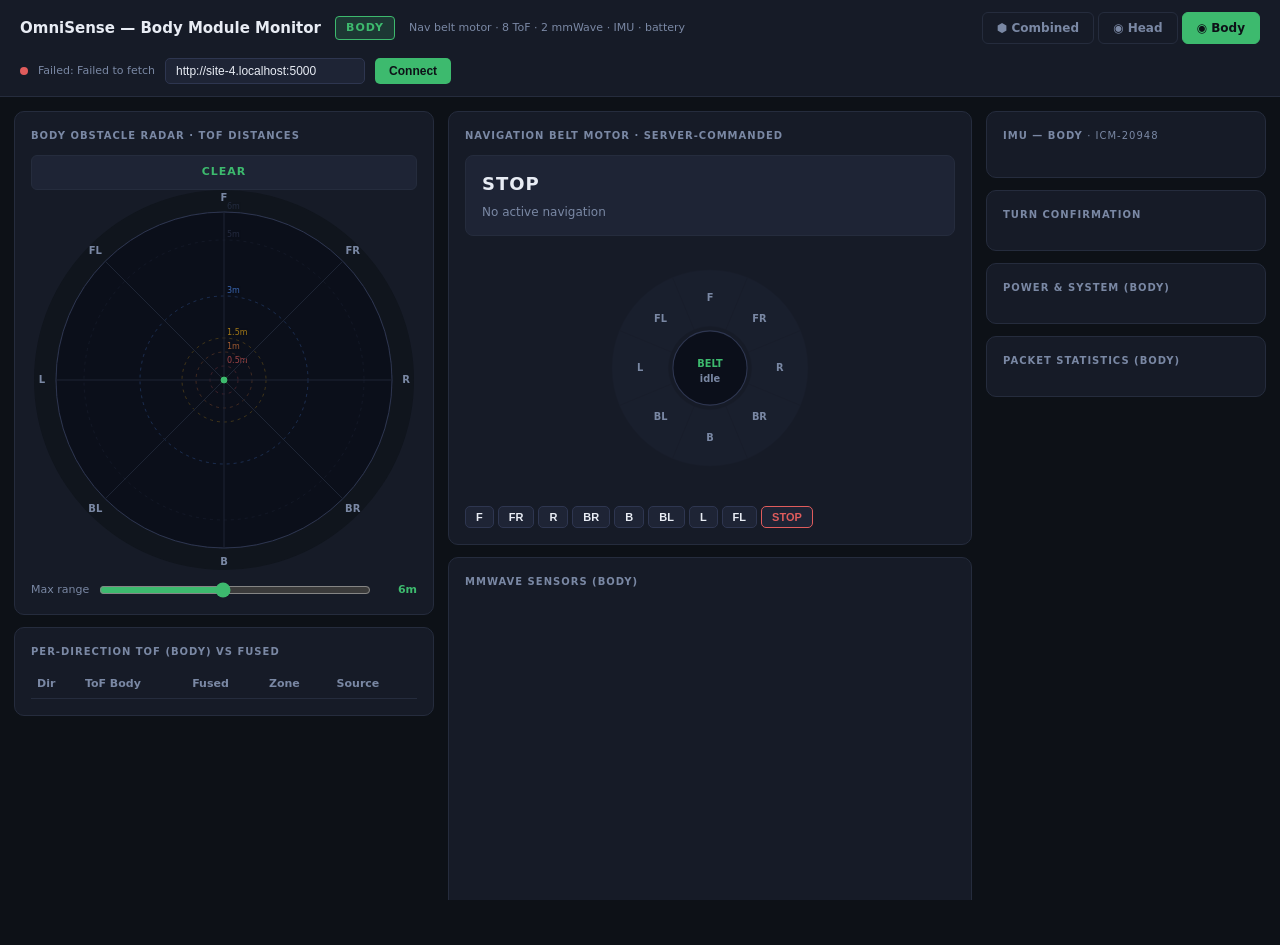
==== frontend/body_dashboard.html @ 75247a00 "Update codes for head module and include IMU codes" ====
<!DOCTYPE html>
<html lang="en">
<head>
<meta charset="UTF-8"/>
<meta name="viewport" content="width=device-width,initial-scale=1"/>
<title>OmniSense · Body Module Monitor</title>
<style>
*{box-sizing:border-box;margin:0;padding:0}
:root{
  --bg:#0d1117;--panel:#161b27;--el:#1e2435;--hover:#252c3d;
  --accent:#4f8ef7;--accent-body:#3dba6e;
  --danger:#e05c5c;--warn:#e6a817;--ok:#3dba6e;--muted:#7a88a4;
  --text:#e8ecf4;--border:#252c3d;--borderl:#2e3650;
  --c-CRITICAL:#e05c5c;--c-DANGER:#e07c3c;--c-WARNING:#e6a817;
  --c-CAUTION:#4f8ef7;--c-ALERT:#3dba6e;--c-CLEAR:#2e3650;
}
html,body{height:100%;background:var(--bg);color:var(--text);
  font:13px/1.5 system-ui,sans-serif;overflow-x:hidden}

/* ── Header ─────────────────────────────────────────────────────── */
header{background:var(--panel);border-bottom:1px solid var(--border);
  padding:12px 20px;display:flex;align-items:center;gap:14px;flex-wrap:wrap}
header h1{font-size:15px;font-weight:700;white-space:nowrap}
.module-pill{padding:3px 10px;border-radius:4px;font-size:11px;
  font-weight:700;letter-spacing:1px;background:rgba(61,186,110,.18);
  color:var(--accent-body);border:1px solid var(--accent-body)}
header span.subtitle{font-size:11px;color:var(--muted)}
.tab-bar{display:flex;gap:4px;margin-left:auto}
.tab{padding:6px 14px;border-radius:6px;font-size:12px;font-weight:600;
  text-decoration:none;cursor:pointer;background:transparent;
  border:1px solid var(--border);color:var(--muted);transition:.15s}
.tab:hover{background:var(--hover);color:var(--text)}
.tab.active{background:var(--accent-body);border-color:var(--accent-body);color:#0d1117}
.hdr-right{display:flex;align-items:center;gap:10px}
.conn-dot{width:8px;height:8px;border-radius:50%;background:var(--muted)}
.conn-dot.ok{background:var(--ok);box-shadow:0 0 6px rgba(61,186,110,.5)}
.conn-dot.err{background:var(--danger)}
.conn-dot.warn{background:var(--warn)}
#server-inp{background:var(--el);border:1px solid var(--borderl);
  border-radius:5px;padding:5px 10px;color:var(--text);font-size:12px;
  outline:none;width:200px}
.btn{display:inline-flex;align-items:center;gap:6px;padding:6px 14px;
  border:none;border-radius:5px;font-size:12px;font-weight:600;cursor:pointer;
  transition:.15s}
.btn:active{transform:scale(.97)}
.btn-p{background:var(--accent-body);color:#0d1117}
.btn-p:hover{filter:brightness(1.1)}

/* ── Banners ────────────────────────────────────────────────────── */
.nav-banner{padding:14px 16px;border-radius:8px;margin-bottom:12px;
  border:1px solid var(--border);background:var(--el);
  display:flex;flex-direction:column;gap:6px}
.nav-banner .cmd{font-size:18px;font-weight:700;letter-spacing:1px}
.nav-banner .ins{font-size:12px;color:var(--muted)}
.nav-banner.active{background:rgba(61,186,110,.12);border-color:var(--accent-body)}
.nav-banner.active .cmd{color:var(--accent-body)}
.hazard-banner{padding:8px 12px;border-radius:6px;font-size:11px;
  font-weight:700;letter-spacing:1px;text-align:center;
  border:1px solid var(--border);background:var(--el);color:var(--ok)}

/* ── Layout ─────────────────────────────────────────────────────── */
.dashboard{display:grid;grid-template-columns:420px 1fr 280px;gap:14px;
  padding:14px;min-height:calc(100vh - 52px)}
.col{display:flex;flex-direction:column;gap:12px}
.card{background:var(--panel);border:1px solid var(--border);
  border-radius:10px;padding:16px;overflow:hidden}
.card-title{font-size:10px;font-weight:700;text-transform:uppercase;
  letter-spacing:1px;color:var(--muted);margin-bottom:12px}

/* ── Radar ──────────────────────────────────────────────────────── */
#radar-wrap{display:flex;flex-direction:column;align-items:center;gap:12px}
#radar-svg{border-radius:50%;background:rgba(13,17,23,.6)}
.radar-range-row{display:flex;align-items:center;gap:10px;width:100%}
.radar-range-row label{font-size:11px;color:var(--muted);white-space:nowrap}
input[type=range]{flex:1;accent-color:var(--accent-body)}
#range-label{font-size:11px;font-weight:600;color:var(--accent-body);
  white-space:nowrap;width:36px;text-align:right}

/* ── Tables ─────────────────────────────────────────────────────── */
.stbl{width:100%;border-collapse:collapse;font-size:11px;margin-top:4px}
.stbl th{color:var(--muted);font-weight:600;text-align:left;padding:5px 6px;
  border-bottom:1px solid var(--border);white-space:nowrap}
.stbl td{padding:5px 6px;border-bottom:1px solid rgba(46,54,80,.4);
  font-variant-numeric:tabular-nums}
.stbl tr:hover td{background:var(--el)}
.stbl td.dir{font-weight:600;color:var(--text)}
.stbl td.dist{font-family:monospace;font-size:12px}

.zone-pill{display:inline-block;padding:1px 7px;border-radius:8px;
  font-size:10px;font-weight:700;letter-spacing:.4px}
.zone-CRITICAL{background:rgba(224,92,92,.18);color:var(--c-CRITICAL)}
.zone-DANGER  {background:rgba(224,124,60,.15);color:var(--c-DANGER)}
.zone-WARNING {background:rgba(230,168,23,.15);color:var(--c-WARNING)}
.zone-CAUTION {background:rgba(79,142,247,.15);color:var(--c-CAUTION)}
.zone-ALERT   {background:rgba(61,186,110,.12);color:var(--c-ALERT)}
.zone-CLEAR   {background:rgba(46,54,80,.5);color:var(--muted)}

/* ── Belt motor ring ────────────────────────────────────────────── */
#belt-wrap{position:relative;width:240px;height:240px;margin:0 auto 10px}
#belt-svg{width:240px;height:240px}
.nav-detail-grid{display:grid;grid-template-columns:1fr 1fr;gap:8px;
  margin-top:8px}
.nav-detail-grid .cell{background:var(--el);border:1px solid var(--borderl);
  border-radius:6px;padding:8px}
.nav-detail-grid .cell .label{font-size:9px;text-transform:uppercase;
  letter-spacing:.6px;color:var(--muted);margin-bottom:3px}
.nav-detail-grid .cell .value{font-family:monospace;font-size:13px;font-weight:700}
.nav-detail-grid .cell.wide{grid-column:span 2}

/* ── IMU panel ──────────────────────────────────────────────────── */
.imu-grid{display:grid;grid-template-columns:1fr 1fr;gap:8px}
.imu-cell{background:var(--el);border:1px solid var(--borderl);
  border-radius:6px;padding:8px}
.imu-cell .label{font-size:9px;text-transform:uppercase;letter-spacing:.6px;
  color:var(--muted);margin-bottom:3px}
.imu-cell .value{font-family:monospace;font-size:13px;font-weight:700}
.imu-cell.wide{grid-column:span 2}
.imu-state-row{display:flex;flex-wrap:wrap;gap:4px;margin-top:6px}
.imu-state-pill{padding:2px 8px;border-radius:10px;font-size:10px;font-weight:600;
  letter-spacing:.5px;text-transform:uppercase}
.imu-state-pill.still{background:rgba(100,116,139,.25);color:#94a3b8}
.imu-state-pill.moving{background:rgba(56,189,248,.25);color:#38bdf8}
.imu-state-pill.turning{background:rgba(167,139,250,.25);color:#a78bfa}
.imu-state-pill.falling{background:rgba(244,63,94,.30);color:#f43f5e}
.imu-state-pill.calibrated{background:rgba(34,197,94,.25);color:#22c55e}
.imu-state-pill.uncalibrated{background:rgba(245,158,11,.25);color:#f59e0b}

/* ── Turn confirmation panel ────────────────────────────────────── */
.turn-head{display:flex;justify-content:space-between;align-items:center;
  margin-bottom:8px}
.turn-cmd{font-family:monospace;font-size:14px;font-weight:700;color:var(--accent-body,#3dba6e)}
.turn-state-pill{font-size:10px;text-transform:uppercase;letter-spacing:.6px;
  padding:2px 8px;border-radius:10px;font-weight:600}
.turn-state-pill.idle{background:rgba(100,116,139,.25);color:#94a3b8}
.turn-state-pill.active{background:rgba(56,189,248,.25);color:#38bdf8}
.turn-state-pill.completed{background:rgba(34,197,94,.30);color:#22c55e}
.turn-state-pill.timeout{background:rgba(245,158,11,.30);color:#f59e0b}
.turn-bar-wrap{background:var(--bg);border-radius:3px;height:8px;
  overflow:hidden;border:1px solid var(--borderl)}
.turn-bar{height:100%;background:linear-gradient(90deg,#38bdf8,#22c55e);transition:width .3s}
.turn-stats{display:grid;grid-template-columns:repeat(3,1fr);gap:6px;
  margin-top:8px;font-size:11px}
.turn-stats .ts-cell{background:var(--el);border:1px solid var(--borderl);
  border-radius:5px;padding:5px 7px;text-align:center;font-family:monospace}
.turn-stats .ts-lbl{font-size:8px;color:var(--muted);text-transform:uppercase;
  letter-spacing:.5px;margin-bottom:1px;font-family:inherit}

/* ── Power & system grid ────────────────────────────────────────── */
.power-grid{display:grid;grid-template-columns:1fr 1fr;gap:8px}
.power-grid .cell{background:var(--el);border:1px solid var(--borderl);
  border-radius:6px;padding:8px;display:flex;flex-direction:column;gap:2px}
.power-grid .cell .label{font-size:9px;text-transform:uppercase;
  letter-spacing:.6px;color:var(--muted)}
.power-grid .cell .value{font-family:monospace;font-size:13px;font-weight:700}
.power-grid .cell .value.ok{color:var(--ok)}
.power-grid .cell .value.warn{color:var(--warn)}
.power-grid .cell .value.danger{color:var(--danger)}

/* ── Stats grid ─────────────────────────────────────────────────── */
.stats-grid{display:grid;grid-template-columns:1fr 1fr;gap:8px}
.stats-grid .cell{background:var(--el);border:1px solid var(--borderl);
  border-radius:6px;padding:8px}
.stats-grid .cell .label{font-size:9px;text-transform:uppercase;
  letter-spacing:.6px;color:var(--muted);margin-bottom:3px}
.stats-grid .cell .value{font-family:monospace;font-size:13px;font-weight:700}

/* ── mmWave list ────────────────────────────────────────────────── */
.mmw-row{display:grid;grid-template-columns:60px 1fr 1fr 1fr 70px;gap:6px;
  padding:6px 4px;border-bottom:1px solid rgba(46,54,80,.4);
  font-size:11px;align-items:center}
.mmw-row.head{color:var(--muted);font-weight:600;text-transform:uppercase;
  font-size:10px;letter-spacing:.5px}
.mmw-row .val{font-family:monospace;font-variant-numeric:tabular-nums}
.target-pill{display:inline-block;padding:1px 7px;border-radius:8px;
  font-size:10px;font-weight:700}
.target-pill.yes{background:rgba(224,124,60,.2);color:#e07c3c}
.target-pill.no{background:rgba(46,54,80,.5);color:var(--muted)}

/* Quick command row */
.quick-cmd{display:flex;flex-wrap:wrap;gap:4px;margin-top:8px}
.qbtn{padding:4px 10px;font-size:11px;font-weight:600;border-radius:5px;
  background:var(--el);border:1px solid var(--borderl);color:var(--text);
  cursor:pointer;transition:.15s}
.qbtn:hover{background:var(--hover);border-color:var(--accent-body)}
.qbtn.stop{border-color:var(--danger);color:var(--danger)}
.qbtn.stop:hover{background:rgba(224,92,92,.12)}
</style>
</head>
<body>

<header>
  <h1>OmniSense — Body Module Monitor</h1>
  <span class="module-pill">BODY</span>
  <span class="subtitle">Nav belt motor · 8 ToF · 2 mmWave · IMU · battery</span>
  <div class="tab-bar">
    <a class="tab" href="/dashboard">⬢ Combined</a>
    <a class="tab" href="/dashboard/head">◉ Head</a>
    <a class="tab active" href="/dashboard/body">◉ Body</a>
  </div>
  <div class="hdr-right">
    <span class="conn-dot" id="cdot"></span>
    <span id="cstat" style="font-size:11px;color:var(--muted)">Disconnected</span>
    <input id="server-inp" type="text" placeholder="Server URL"/>
    <button class="btn btn-p" id="conn-btn" onclick="toggleConnect()">Connect</button>
  </div>
</header>

<div class="dashboard">

  <!-- LEFT: Radar + Per-Direction Table -->
  <div class="col">
    <div class="card">
      <div class="card-title">Body Obstacle Radar · ToF Distances</div>
      <div id="hazard-banner" class="hazard-banner">CLEAR</div>
      <div id="radar-wrap">
        <svg id="radar-svg" width="380" height="380" viewBox="0 0 380 380"></svg>
        <div class="radar-range-row">
          <label>Max range</label>
          <input type="range" id="range-slider" min="1" max="12" value="6" step="0.5"
            oninput="radarMaxM=+this.value;document.getElementById('range-label').textContent=this.value+'m';renderAll(latest)"/>
          <span id="range-label">6m</span>
        </div>
      </div>
    </div>
    <div class="card">
      <div class="card-title">Per-Direction ToF (Body) vs Fused</div>
      <table class="stbl" id="sensor-tbl">
        <thead><tr>
          <th>Dir</th><th>ToF Body</th><th>Fused</th><th>Zone</th><th>Source</th>
        </tr></thead>
        <tbody id="sensor-tbl-body"></tbody>
      </table>
    </div>
  </div>

  <!-- MIDDLE: Nav belt motor + nav state + mmWave -->
  <div class="col">
    <div class="card">
      <div class="card-title">Navigation Belt Motor · Server-Commanded</div>
      <div id="nav-banner" class="nav-banner">
        <div class="cmd" id="nav-cmd">STOP</div>
        <div class="ins" id="nav-ins">No active navigation</div>
      </div>
      <div id="belt-wrap">
        <svg id="belt-svg" viewBox="0 0 220 220"></svg>
      </div>
      <div class="nav-detail-grid" id="nav-detail-grid"></div>
      <div class="quick-cmd">
        <button class="qbtn" onclick="sendNav('front')">F</button>
        <button class="qbtn" onclick="sendNav('front_right')">FR</button>
        <button class="qbtn" onclick="sendNav('right')">R</button>
        <button class="qbtn" onclick="sendNav('back_right')">BR</button>
        <button class="qbtn" onclick="sendNav('back')">B</button>
        <button class="qbtn" onclick="sendNav('back_left')">BL</button>
        <button class="qbtn" onclick="sendNav('left')">L</button>
        <button class="qbtn" onclick="sendNav('front_left')">FL</button>
        <button class="qbtn stop" onclick="sendNav('stop')">STOP</button>
      </div>
    </div>
    <div class="card" style="flex:1">
      <div class="card-title">mmWave Sensors (Body)</div>
      <div id="mmwave-list"></div>
    </div>
  </div>

  <!-- RIGHT: IMU + Power + Stats -->
  <div class="col">
    <div class="card">
      <div class="card-title">IMU — Body <span style="color:var(--muted);font-weight:400">· ICM-20948</span></div>
      <div class="imu-grid" id="imu-panel"></div>
      <div class="imu-state-row" id="imu-state-row"></div>
    </div>
    <div class="card">
      <div class="card-title">Turn Confirmation</div>
      <div id="turn-panel"></div>
    </div>
    <div class="card">
      <div class="card-title">Power &amp; System (Body)</div>
      <div class="power-grid" id="power-panel"></div>
    </div>
    <div class="card">
      <div class="card-title">Packet Statistics (Body)</div>
      <div class="stats-grid" id="stats-panel"></div>
    </div>
  </div>

</div>

<script>
"use strict";

// ─── Constants ─────────────────────────────────────────────────────────────
const DIRS = ["front","front_right","right","back_right","back","back_left","left","front_left"];
const DIR_LABELS = {
  front:"F",front_right:"FR",right:"R",back_right:"BR",
  back:"B",back_left:"BL",left:"L",front_left:"FL"
};
const DIR_FULL = {
  front:"Front",front_right:"Front-Right",right:"Right",back_right:"Back-Right",
  back:"Back",back_left:"Back-Left",left:"Left",front_left:"Front-Left"
};
const ZONE_COLORS = {
  CRITICAL:"#e05c5c",DANGER:"#e07c3c",WARNING:"#e6a817",
  CAUTION:"#4f8ef7",ALERT:"#3dba6e",CLEAR:"#2e3650"
};

// ─── State ─────────────────────────────────────────────────────────────────
let serverUrl = "http://localhost:5000";
let connected = false;
let liveTimer = null;
let radarMaxM = 6;
let latest = null;

// ─── Connection ────────────────────────────────────────────────────────────
function toggleConnect(){ connected ? disconnect() : connect(); }
async function connect(){
  serverUrl = document.getElementById("server-inp").value.trim().replace(/\/$/,"");
  if(!serverUrl){ serverUrl = "http://" + location.host; }
  setConnStatus("connecting");
  try{
    const r = await fetch(`${serverUrl}/status`, {signal: AbortSignal.timeout(4000)});
    if(!r.ok) throw new Error(`HTTP ${r.status}`);
    connected = true;
    setConnStatus("ok");
    document.getElementById("conn-btn").textContent = "Disconnect";
    liveTimer = setInterval(fetchLive, 300);
    fetchLive();
  } catch(e){
    setConnStatus("err");
    document.getElementById("cstat").textContent = "Failed: " + e.message;
    document.getElementById("conn-btn").textContent = "Connect";
  }
}
function disconnect(){
  connected = false;
  if(liveTimer){ clearInterval(liveTimer); liveTimer = null; }
  setConnStatus("off");
  document.getElementById("conn-btn").textContent = "Connect";
}
function setConnStatus(s){
  const dot = document.getElementById("cdot");
  const lbl = document.getElementById("cstat");
  let cls = "conn-dot";
  if(s === "ok")        cls += " ok";
  else if(s === "err")  cls += " err";
  else if(s === "warn") cls += " warn";
  dot.className = cls;
  lbl.textContent = s==="ok"        ? "Connected"
                  : s==="connecting"? "Connecting…"
                  : s==="err"       ? "Error"
                  : s==="warn"      ? "Body offline"
                  :                   "Disconnected";
}

// ─── Polling ───────────────────────────────────────────────────────────────
async function fetchLive(){
  if(!connected) return;
  try{
    const r = await fetch(`${serverUrl}/sensor_state/body`,
                          {signal: AbortSignal.timeout(1000)});
    if(r.status === 204){
      // No body packets yet — but we can still show the nav_motor decision
      // pushed by the app, plus a "waiting" badge.
      setConnStatus("warn");
      const navR = await fetch(`${serverUrl}/nav/get_command`,
                               {signal: AbortSignal.timeout(1000)});
      if(navR.ok){
        const nav = await navR.json();
        if(nav.status === "ok"){
          renderAll({nav_motor: nav, online: false, packet_count: 0});
        }
      }
      return;
    }
    if(!r.ok) throw new Error();
    const d = await r.json();
    if(d.status === "ok"){
      latest = d;
      setConnStatus(d.online === false ? "warn" : "ok");
      renderAll(d);
    }
  } catch { /* keep last frame, ignore transient errors */ }
}

// ─── Render dispatcher ────────────────────────────────────────────────────
function renderAll(data){
  if(!data) return;
  drawRadar(data.tof || {}, data.fused || {});
  renderHazardBanner(data.hazard);
  renderSensorTable(data);
  drawBeltMotor(data.nav_motor || {});
  renderNavBanner(data.nav_motor || {});
  renderNavDetail(data.nav_motor || {});
  renderMmwave(data.mmwave || {});
  renderImu(data.imu || {});
  renderTurnPanel(data.turn_status || {}, data.orientation || {});
  renderPower(data);
  renderStats(data);
}

// ─── Banners ──────────────────────────────────────────────────────────────
function renderHazardBanner(h){
  const el = document.getElementById("hazard-banner");
  if(!h || !h.label){ el.textContent = "FUSED HAZARD: CLEAR"; el.style.color = "var(--ok)";
                       el.style.borderColor = "var(--border)"; el.style.background = "var(--el)"; return; }
  el.textContent = `FUSED HAZARD: ${h.label}` + (h.alerts && h.alerts.length
                ? ` · ${h.alerts.length}` : "");
  el.style.color = ZONE_COLORS[h.label] || "var(--ok)";
  el.style.borderColor = ZONE_COLORS[h.label] || "var(--border)";
  el.style.background = `${ZONE_COLORS[h.label] || "transparent"}22`;
}

function renderNavBanner(nav){
  const banner = document.getElementById("nav-banner");
  const cmd = document.getElementById("nav-cmd");
  const ins = document.getElementById("nav-ins");
  if(!nav || !nav.command || nav.command === "stop" || !nav.active){
    banner.classList.remove("active");
    cmd.textContent = "STOP";
    ins.textContent = nav && nav.instruction ? nav.instruction : "No active navigation";
    return;
  }
  banner.classList.add("active");
  cmd.textContent = (DIR_FULL[nav.command] || nav.command).toUpperCase();
  let info = nav.instruction || "";
  if(nav.distance_m != null) info += (info ? " · " : "") + nav.distance_m.toFixed(1) + " m";
  if(nav.phase) info += (info ? " · " : "") + "phase " + nav.phase;
  ins.textContent = info || "Active";
}

// ─── Radar SVG ─────────────────────────────────────────────────────────────
const R_CX = 190, R_CY = 190, CHART_R = 168;
function polarXY(deg, r, cx, cy){
  const rad = (deg - 90) * Math.PI / 180;
  return [cx + r*Math.cos(rad), cy + r*Math.sin(rad)];
}
function annularSectorPath(s, e, ir, or_, cx, cy){
  if(or_ < 1) return "";
  const [ox1,oy1] = polarXY(s, or_, cx, cy);
  const [ox2,oy2] = polarXY(e, or_, cx, cy);
  const lg = e - s > 180 ? 1 : 0;
  if(ir < 1){
    return `M ${cx} ${cy} L ${ox1.toFixed(2)} ${oy1.toFixed(2)} `
         + `A ${or_.toFixed(2)} ${or_.toFixed(2)} 0 ${lg} 1 ${ox2.toFixed(2)} ${oy2.toFixed(2)} Z`;
  }
  const [ix1,iy1] = polarXY(s, ir, cx, cy);
  const [ix2,iy2] = polarXY(e, ir, cx, cy);
  return `M ${ox1.toFixed(2)} ${oy1.toFixed(2)} `
       + `A ${or_.toFixed(2)} ${or_.toFixed(2)} 0 ${lg} 1 ${ox2.toFixed(2)} ${oy2.toFixed(2)} `
       + `L ${ix2.toFixed(2)} ${iy2.toFixed(2)} `
       + `A ${ir.toFixed(2)} ${ir.toFixed(2)} 0 ${lg} 0 ${ix1.toFixed(2)} ${iy1.toFixed(2)} Z`;
}

function drawRadar(tof, fused){
  const svg = document.getElementById("radar-svg");
  if(!svg) return;
  const cx = R_CX, cy = R_CY, R = CHART_R;
  const lines = [];

  lines.push(`<circle cx="${cx}" cy="${cy}" r="${R}" fill="#0b0f1a" stroke="#2e3650" stroke-width="1"/>`);

  const ringDists = [0.5,1.0,1.5,3.0,5.0].filter(d => d < radarMaxM).concat([radarMaxM]);
  ringDists.forEach(d => {
    const r = (d / radarMaxM) * R;
    const col = d <= 0.5 ? ZONE_COLORS.CRITICAL :
                d <= 1.0 ? ZONE_COLORS.DANGER   :
                d <= 1.5 ? ZONE_COLORS.WARNING  :
                d <= 3.0 ? ZONE_COLORS.CAUTION  : "#2e3650";
    lines.push(`<circle cx="${cx}" cy="${cy}" r="${r.toFixed(1)}" fill="none" stroke="${col}" stroke-width="0.7" stroke-dasharray="3 4" opacity="0.35"/>`);
    const [lx,ly] = polarXY(0, r, cx, cy);
    lines.push(`<text x="${(lx+3).toFixed(1)}" y="${(ly-3).toFixed(1)}" font-size="8" fill="${col}" opacity="0.7">${d}m</text>`);
  });

  DIRS.forEach((_,i) => {
    const [x2,y2] = polarXY(i*45, R, cx, cy);
    lines.push(`<line x1="${cx}" y1="${cy}" x2="${x2.toFixed(1)}" y2="${y2.toFixed(1)}" stroke="#1e2535" stroke-width="1"/>`);
  });

  DIRS.forEach((dir,i) => {
    const dist = tof[dir];
    if(dist == null) return;
    const dClamp = Math.min(dist, radarMaxM);
    const r = (dClamp / radarMaxM) * R;
    const fz = (fused[dir] && fused[dir].zone) || classifyZone(dist);
    const col = ZONE_COLORS[fz] || ZONE_COLORS.CLEAR;
    const start = i*45 - 22.5, end = i*45 + 22.5;
    lines.push(`<path d="${annularSectorPath(start, end, 0, r, cx, cy)}" fill="${col}" opacity="0.55"/>`);
  });

  DIRS.forEach((dir, i) => {
    const [tx,ty] = polarXY(i*45, R + 14, cx, cy);
    lines.push(`<text x="${tx.toFixed(1)}" y="${ty.toFixed(1)}" font-size="10" font-weight="700" fill="#7a88a4" text-anchor="middle" dominant-baseline="middle">${DIR_LABELS[dir]}</text>`);
  });

  lines.push(`<circle cx="${cx}" cy="${cy}" r="4" fill="#3dba6e" stroke="#0d1117" stroke-width="1"/>`);

  svg.innerHTML = lines.join("\n");
}

function classifyZone(d){
  if(d == null) return "CLEAR";
  if(d <= 0.5) return "CRITICAL";
  if(d <= 1.0) return "DANGER";
  if(d <= 1.5) return "WARNING";
  if(d <= 3.0) return "CAUTION";
  if(d <= 5.0) return "ALERT";
  return "CLEAR";
}

// ─── Per-direction sensor table ───────────────────────────────────────────
function renderSensorTable(d){
  const tof   = d.tof   || {};
  const fused = d.fused || {};
  const tbody = document.getElementById("sensor-tbl-body");
  tbody.innerHTML = DIRS.map(dir => {
    const tofVal = tof[dir];
    const fz     = fused[dir] || {};
    const zone   = fz.zone || classifyZone(tofVal);
    const fusedDist = fz.dist_m;
    return `<tr>
      <td class="dir">${DIR_FULL[dir]}</td>
      <td class="dist">${tofVal == null ? "—" : tofVal.toFixed(2) + " m"}</td>
      <td class="dist">${fusedDist == null ? "—" : fusedDist.toFixed(2) + " m"}</td>
      <td><span class="zone-pill zone-${zone}">${zone}</span></td>
      <td>${fz.source || "body"}</td>
    </tr>`;
  }).join("");
}

// ─── Belt motor ring (1-of-8) ─────────────────────────────────────────────
const M_CX = 110, M_CY = 110, M_OUTER = 90, M_INNER = 38;
function drawBeltMotor(nav){
  const svg = document.getElementById("belt-svg");
  if(!svg) return;
  const activeId = (nav && nav.active && nav.command !== "stop") ? nav.motor_id : -1;
  const intensity = (nav && nav.intensity) || 0;

  const lines = [];
  for(let i = 0; i < 8; i++){
    const dir = DIRS[i];
    const active = i === activeId;
    const opacity = active ? Math.max(0.55, intensity / 255) : 0.15;
    const col = active ? "var(--accent-body)" : ZONE_COLORS.CLEAR;
    const start = i*45 - 22.5, end = i*45 + 22.5;
    lines.push(`<path d="${annularSectorPath(start, end, M_INNER, M_OUTER, M_CX, M_CY)}" fill="${active ? '#3dba6e' : '#2e3650'}" opacity="${opacity.toFixed(2)}" stroke="${active ? '#fff' : '#1e2535'}" stroke-width="${active ? 1.4 : 0.6}"/>`);

    const [lx,ly] = polarXY(i*45, (M_INNER+M_OUTER)/2, M_CX, M_CY);
    lines.push(`<text x="${lx.toFixed(1)}" y="${ly.toFixed(1)}" font-size="9" font-weight="700" fill="${active ? '#fff' : '#7a88a4'}" text-anchor="middle" dominant-baseline="middle">${DIR_LABELS[dir]}</text>`);
  }
  lines.push(`<circle cx="${M_CX}" cy="${M_CY}" r="${M_INNER-4}" fill="#0b0f1a" stroke="#2e3650"/>`);
  lines.push(`<text x="${M_CX}" y="${M_CY-4}" font-size="9" font-weight="700" fill="#3dba6e" text-anchor="middle" dominant-baseline="middle">BELT</text>`);
  if(activeId >= 0){
    lines.push(`<text x="${M_CX}" y="${M_CY+10}" font-size="11" font-weight="700" fill="#fff" text-anchor="middle" dominant-baseline="middle">${intensity}/255</text>`);
  } else {
    lines.push(`<text x="${M_CX}" y="${M_CY+10}" font-size="9" font-weight="600" fill="#7a88a4" text-anchor="middle" dominant-baseline="middle">idle</text>`);
  }
  svg.innerHTML = lines.join("\n");
}

function renderNavDetail(nav){
  const wrap = document.getElementById("nav-detail-grid");
  if(!nav || Object.keys(nav).length === 0){
    wrap.innerHTML = `<div class="cell wide"><div class="label">Status</div><div class="value" style="color:var(--muted)">No nav command yet</div></div>`;
    return;
  }
  const updated = nav.updated_at ? new Date(nav.updated_at * 1000).toLocaleTimeString() : "—";
  wrap.innerHTML = `
    <div class="cell"><div class="label">Command</div><div class="value">${(nav.command || "—").toUpperCase()}</div></div>
    <div class="cell"><div class="label">Motor ID</div><div class="value">${nav.motor_id == null || nav.motor_id < 0 ? "—" : "M" + nav.motor_id}</div></div>
    <div class="cell"><div class="label">Intensity</div><div class="value">${nav.intensity || 0}/255</div></div>
    <div class="cell"><div class="label">Pattern</div><div class="value" style="font-size:11px">${nav.pattern || "off"}</div></div>
    <div class="cell"><div class="label">Phase</div><div class="value" style="font-size:11px">${nav.phase || "—"}</div></div>
    <div class="cell"><div class="label">Active</div><div class="value" style="color:${nav.active ? 'var(--ok)' : 'var(--muted)'}">${nav.active ? "YES" : "NO"}</div></div>
    <div class="cell wide"><div class="label">Distance / Instruction</div><div class="value" style="font-size:11px">${nav.distance_m != null ? nav.distance_m.toFixed(1) + " m" : "—"}${nav.instruction ? " · " + nav.instruction : ""}</div></div>
    <div class="cell wide"><div class="label">Last Updated</div><div class="value" style="font-size:11px">${updated}</div></div>
  `;
}

// ─── mmWave list ──────────────────────────────────────────────────────────
function renderMmwave(mmwave){
  const wrap = document.getElementById("mmwave-list");
  const sensors = Object.entries(mmwave);
  if(!sensors.length){
    wrap.innerHTML = `<div style="color:var(--muted);font-size:11px;padding:8px">No mmWave data yet</div>`;
    return;
  }
  let html = `<div class="mmw-row head"><span>Sensor</span><span>Target</span><span>Range (m)</span><span>Speed (m/s)</span><span>Status</span></div>`;
  sensors.forEach(([key, v]) => {
    const target = v && v.target_detected ? "yes" : "no";
    const range  = v && v.range_m != null ? v.range_m.toFixed(2) : "—";
    const speed  = v && v.speed_mps != null ? v.speed_mps.toFixed(2) : "—";
    const ok     = v && v.healthy !== false;
    html += `
      <div class="mmw-row">
        <span style="font-weight:600">${key}</span>
        <span><span class="target-pill ${target}">${target.toUpperCase()}</span></span>
        <span class="val">${range}</span>
        <span class="val">${speed}</span>
        <span style="color:${ok ? 'var(--ok)' : 'var(--danger)'};font-weight:600;font-size:10px">${ok ? "OK" : "FAIL"}</span>
      </div>`;
  });
  wrap.innerHTML = html;
}

// ─── IMU panel ────────────────────────────────────────────────────────────
function renderImu(imu){
  const wrap   = document.getElementById("imu-panel");
  const stRow  = document.getElementById("imu-state-row");
  const fmt    = (v, suf, dp) => v == null ? "—"
                  : (typeof v === "number" ? v.toFixed(dp ?? 2) : v) + (suf || "");
  const hasData = imu && (imu.roll_deg !== undefined || imu.yaw_deg !== undefined
                          || imu.accel_x !== undefined);
  if (!hasData) {
    wrap.innerHTML = `<div class="imu-cell wide" style="text-align:center;color:var(--muted)">
      Waiting for IMU packet…
    </div>`;
    if (stRow) stRow.innerHTML = "";
    return;
  }

  const yaw = imu.yaw_deg;
  const hc  = imu.heading_cardinal || "";
  const aMag = imu.accel_g != null ? imu.accel_g
              : (imu.accel_x != null
                 ? Math.hypot(imu.accel_x||0, imu.accel_y||0, imu.accel_z||0) / 9.81
                 : null);

  wrap.innerHTML = `
    <div class="imu-cell"><div class="label">Roll</div><div class="value">${fmt(imu.roll_deg, "°", 1)}</div></div>
    <div class="imu-cell"><div class="label">Pitch</div><div class="value">${fmt(imu.pitch_deg, "°", 1)}</div></div>
    <div class="imu-cell"><div class="label">Yaw ${hc?`(${hc})`:""}</div><div class="value">${fmt(yaw, "°", 1)}</div></div>
    <div class="imu-cell"><div class="label">|a| (g)</div><div class="value">${aMag == null ? "—" : aMag.toFixed(2)}</div></div>
    <div class="imu-cell"><div class="label">a<sub>x</sub></div><div class="value">${fmt(imu.accel_x, " m/s²")}</div></div>
    <div class="imu-cell"><div class="label">a<sub>y</sub></div><div class="value">${fmt(imu.accel_y, " m/s²")}</div></div>
    <div class="imu-cell"><div class="label">a<sub>z</sub></div><div class="value">${fmt(imu.accel_z, " m/s²")}</div></div>
    <div class="imu-cell"><div class="label">|ω|</div><div class="value">${fmt(imu.gyro_dps, " °/s", 1)}</div></div>
    <div class="imu-cell"><div class="label">ω<sub>x</sub></div><div class="value">${fmt(imu.gyro_x, " °/s", 1)}</div></div>
    <div class="imu-cell"><div class="label">ω<sub>y</sub></div><div class="value">${fmt(imu.gyro_y, " °/s", 1)}</div></div>
    <div class="imu-cell"><div class="label">ω<sub>z</sub></div><div class="value">${fmt(imu.gyro_z, " °/s", 1)}</div></div>
    <div class="imu-cell"><div class="label">IMU temp</div><div class="value">${fmt(imu.temp_c, " °C", 1)}</div></div>
    <div class="imu-cell"><div class="label">m<sub>x</sub></div><div class="value">${fmt(imu.mag_x, " µT", 1)}</div></div>
    <div class="imu-cell"><div class="label">m<sub>y</sub></div><div class="value">${fmt(imu.mag_y, " µT", 1)}</div></div>
    <div class="imu-cell"><div class="label">m<sub>z</sub></div><div class="value">${fmt(imu.mag_z, " µT", 1)}</div></div>
    <div class="imu-cell"><div class="label">Reads / Errs</div><div class="value">${imu.read_count ?? "—"} / ${imu.err_count ?? 0}</div></div>
  `;

  if (stRow) {
    const pills = [];
    const pill  = (cls, txt) => `<span class="imu-state-pill ${cls}">${txt}</span>`;
    if (imu.is_falling)        pills.push(pill("falling", "Falling"));
    else if (imu.is_turning)   pills.push(pill("turning", "Turning"));
    else if (imu.is_still)     pills.push(pill("still", "Still"));
    else if (imu.motion_state) pills.push(pill("moving", imu.motion_state));
    pills.push(pill(imu.mag_calibrated ? "calibrated" : "uncalibrated",
                    imu.mag_calibrated ? "Mag calibrated" : "Mag uncalibrated"));
    stRow.innerHTML = pills.join("");
  }
}

// ─── Turn confirmation panel ──────────────────────────────────────────────
function renderTurnPanel(turn, orient){
  const el = document.getElementById("turn-panel");
  if (!el) return;
  turn   = turn   || {};
  orient = orient || {};

  const cmd      = turn.command || "stop";
  const expected = turn.expected_deg ?? 0;
  const progress = turn.progress_deg ?? 0;
  const pct      = Math.max(0, Math.min(1, turn.completion_pct ?? 0));
  const yaw      = turn.current_yaw ?? orient.yaw_deg ?? null;
  const elapsed  = turn.elapsed_s ?? 0;
  const timeout  = turn.timeout_s ?? 30;

  let stateCls = "idle", stateTxt = "Idle";
  if (turn.completed)    { stateCls = "completed"; stateTxt = "Confirmed"; }
  else if (turn.active)  { stateCls = "active";    stateTxt = "Tracking";  }
  else if (cmd !== "stop" && cmd !== "front" && elapsed >= timeout) {
    stateCls = "timeout"; stateTxt = "Timeout";
  }

  const barPct = (expected > 0 ? pct * 100 : 0).toFixed(0);

  el.innerHTML = `
    <div class="turn-head">
      <div>
        <div class="turn-cmd">${cmd.toUpperCase().replace("_"," ")}</div>
        <div style="font-size:10px;color:var(--muted);margin-top:2px">
          ${expected > 0 ? `expecting ${expected.toFixed(0)}° turn` : "no active turn"}
        </div>
      </div>
      <span class="turn-state-pill ${stateCls}">${stateTxt}</span>
    </div>
    <div class="turn-bar-wrap"><div class="turn-bar" style="width:${barPct}%"></div></div>
    <div class="turn-stats">
      <div class="ts-cell"><div class="ts-lbl">Progress</div>${progress.toFixed(1)}°</div>
      <div class="ts-cell"><div class="ts-lbl">Yaw</div>${yaw!=null?yaw.toFixed(1)+"°":"—"}</div>
      <div class="ts-cell"><div class="ts-lbl">Elapsed</div>${elapsed.toFixed(1)}s</div>
    </div>`;
}

// ─── Power panel ──────────────────────────────────────────────────────────
function renderPower(d){
  const b = d.battery || {};
  const s = d.system  || {};
  const wrap = document.getElementById("power-panel");
  const v   = b.voltage_v;
  const soc = b.soc_pct;
  const t   = s.die_temp_c;
  const heap= s.free_heap_b;
  const rssi= s.wifi_rssi;
  const up  = d.uptime_s;

  const vCls   = v   == null ? "" : (v < 3.4 ? "value danger" : v < 3.6 ? "value warn" : "value ok");
  const socCls = soc == null ? "" : (soc < 20 ? "value danger" : soc < 40 ? "value warn" : "value ok");
  const rssiCls= rssi== null ? "" : (rssi < -80 ? "value danger" : rssi < -65 ? "value warn" : "value ok");
  const tCls   = t   == null ? "" : (t > 60 ? "value danger" : t > 50 ? "value warn" : "value ok");

  wrap.innerHTML = `
    <div class="cell"><span class="label">Battery V</span><span class="${vCls || 'value'}">${v == null ? "—" : v.toFixed(2) + " V"}</span></div>
    <div class="cell"><span class="label">SoC</span><span class="${socCls || 'value'}">${soc == null ? "—" : soc.toFixed(0) + " %"}</span></div>
    <div class="cell"><span class="label">Die Temp</span><span class="${tCls || 'value'}">${t == null ? "—" : t.toFixed(1) + " °C"}</span></div>
    <div class="cell"><span class="label">Free Heap</span><span class="value">${heap == null ? "—" : (heap/1024).toFixed(0) + " KB"}</span></div>
    <div class="cell"><span class="label">WiFi RSSI</span><span class="${rssiCls || 'value'}">${rssi == null ? "—" : rssi + " dBm"}</span></div>
    <div class="cell"><span class="label">Uptime</span><span class="value">${up == null ? "—" : formatUptime(up)}</span></div>
  `;
}
function formatUptime(s){
  s = +s || 0;
  const h = Math.floor(s/3600), m = Math.floor((s%3600)/60), ss = Math.floor(s%60);
  if(h) return `${h}h ${m}m`;
  if(m) return `${m}m ${ss}s`;
  return `${ss}s`;
}

// ─── Stats panel ──────────────────────────────────────────────────────────
function renderStats(d){
  const wrap = document.getElementById("stats-panel");
  const onColor = d.online ? "var(--ok)" : "var(--danger)";
  wrap.innerHTML = `
    <div class="cell"><span class="label">Status</span><span class="value" style="color:${onColor}">${d.online ? "ONLINE" : "OFFLINE"}</span></div>
    <div class="cell"><span class="label">Idle</span><span class="value">${d.idle_since_ms == null ? "—" : (d.idle_since_ms < 1000 ? d.idle_since_ms.toFixed(0) + " ms" : (d.idle_since_ms/1000).toFixed(1) + " s")}</span></div>
    <div class="cell"><span class="label">Pkts</span><span class="value">${d.packet_count ?? 0}</span></div>
    <div class="cell"><span class="label">Rate</span><span class="value">${d.pkt_rate_hz == null ? "—" : d.pkt_rate_hz.toFixed(1) + " Hz"}</span></div>
    <div class="cell"><span class="label">Latency</span><span class="value">${d.latency_ms == null ? "—" : d.latency_ms.toFixed(0) + " ms"}</span></div>
    <div class="cell"><span class="label">Proc avg</span><span class="value">${d.proc_avg_ms == null ? "—" : d.proc_avg_ms.toFixed(1) + " ms"}</span></div>
    <div class="cell"><span class="label">Iv min/avg/max</span><span class="value" style="font-size:11px">${d.interval_min_ms == null ? "—" : `${d.interval_min_ms.toFixed(0)}/${(d.interval_avg_ms||0).toFixed(0)}/${(d.interval_max_ms||0).toFixed(0)}`}</span></div>
    <div class="cell"><span class="label">Device ID</span><span class="value" style="font-size:10px">${d.device_id || "—"}</span></div>
  `;
}

// ─── Quick navigation buttons (POST /nav/set_command) ─────────────────────
async function sendNav(cmd){
  if(!connected){ alert("Connect to the server first"); return; }
  try{
    const r = await fetch(`${serverUrl}/nav/set_command`, {
      method:"POST",
      headers:{"Content-Type":"application/json"},
      body: JSON.stringify({command: cmd}),
      signal: AbortSignal.timeout(2000),
    });
    if(!r.ok) throw new Error(`HTTP ${r.status}`);
    fetchLive();
  } catch(e){
    console.warn("nav set_command failed:", e);
  }
}

// ─── Tab link rewriter ───────────────────────────────────────────────────
// The pages can be served two ways:
//   1. Through Flask  → URLs like /dashboard, /dashboard/head, /dashboard/body
//   2. Through a plain static file server (e.g. python -m http.server 8080)
//      → URLs like sensor_dashboard.html, head_dashboard.html, body_dashboard.html
// Detect the deployment from location.pathname and rewrite the tab anchors
// accordingly so navigation works in either context.
function fixTabLinks(){
  const isFlask = location.pathname.startsWith("/dashboard");
  const map = isFlask
    ? {"/dashboard":"/dashboard", "/dashboard/head":"/dashboard/head", "/dashboard/body":"/dashboard/body"}
    : {"/dashboard":"sensor_dashboard.html", "/dashboard/head":"head_dashboard.html", "/dashboard/body":"body_dashboard.html"};
  document.querySelectorAll("a.tab").forEach(a => {
    const href = a.getAttribute("href");
    if(map[href]) a.setAttribute("href", map[href]);
  });
}

// ─── Init ─────────────────────────────────────────────────────────────────
window.addEventListener("DOMContentLoaded", () => {
  fixTabLinks();
  const inp = document.getElementById("server-inp");
  inp.value = `http://${location.hostname || "localhost"}:5000`;
  drawRadar({}, {});
  drawBeltMotor({});
  if(location.protocol === "http:" || location.protocol === "https:"){
    connect();
  }
});
</script>
</body>
</html>
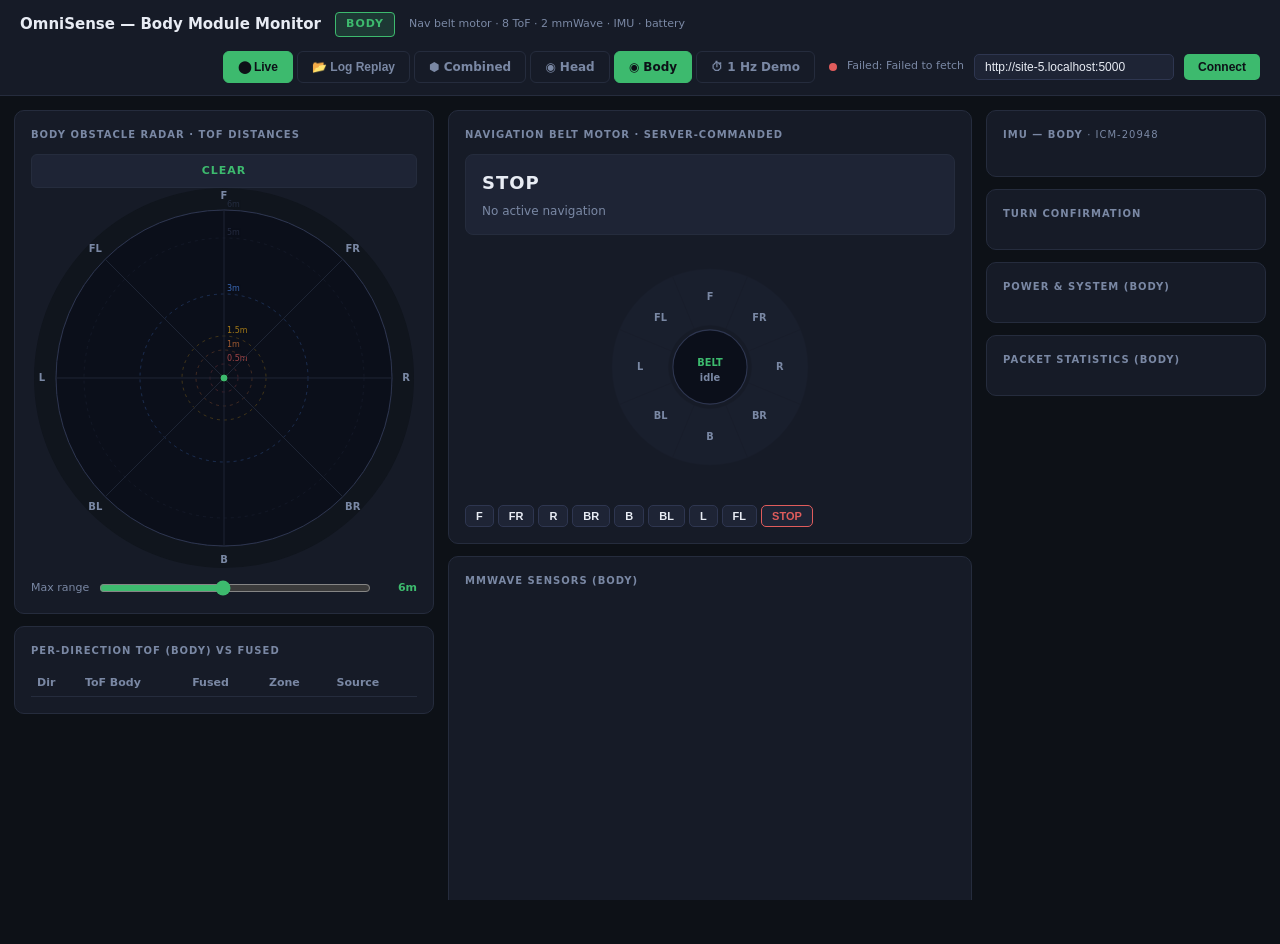
==== commit 517340ca: "Update codes for demo" ====
--- a/frontend/body_dashboard.html
+++ b/frontend/body_dashboard.html
@@ -184,6 +184,53 @@
 .qbtn:hover{background:var(--hover);border-color:var(--accent-body)}
 .qbtn.stop{border-color:var(--danger);color:var(--danger)}
 .qbtn.stop:hover{background:rgba(224,92,92,.12)}
+
+/* ── Log replay toolbar ─────────────────────────────────────────── */
+.replay-section{padding:0 14px;display:none}
+.replay-section.active{display:block}
+.replay-card{background:var(--panel);border:1px solid var(--border);
+  border-radius:10px;padding:14px;margin-top:14px}
+.replay-card .card-title{font-size:10px;font-weight:700;text-transform:uppercase;
+  letter-spacing:1px;color:var(--muted);margin-bottom:10px;display:flex;
+  align-items:center;gap:8px}
+.replay-card .card-title .replay-pill{padding:2px 8px;border-radius:10px;
+  font-size:9px;background:rgba(230,168,23,.18);color:var(--warn);
+  border:1px solid var(--warn);letter-spacing:.5px}
+.drop-zone{border:2px dashed var(--borderl);border-radius:10px;padding:30px;
+  text-align:center;cursor:pointer;transition:.2s;background:var(--el);
+  color:var(--muted)}
+.drop-zone:hover,.drop-zone.drag-over{border-color:var(--accent-body);
+  color:var(--text);background:rgba(61,186,110,.06)}
+.drop-zone svg{margin-bottom:10px;opacity:.5}
+.drop-zone p{font-size:13px;margin-bottom:4px}
+.drop-zone span{font-size:11px}
+.playback-bar{display:flex;align-items:center;gap:10px;flex-wrap:wrap;
+  background:var(--el);border:1px solid var(--borderl);border-radius:8px;
+  padding:10px 14px}
+.playback-bar label{font-size:10px;color:var(--muted);text-transform:uppercase;
+  letter-spacing:.5px}
+#pkt-slider{flex:1;min-width:200px;accent-color:var(--accent-body)}
+#pkt-counter{font-size:12px;font-weight:600;color:var(--accent-body);
+  white-space:nowrap;font-family:monospace;min-width:140px}
+.speed-btns{display:flex;gap:4px}
+.sbtn{padding:3px 9px;border-radius:4px;font-size:11px;font-weight:600;
+  cursor:pointer;background:var(--el);border:1px solid var(--borderl);
+  color:var(--muted)}
+.sbtn.active{background:var(--accent-body);border-color:var(--accent-body);color:#0d1117}
+#log-info{font-size:11px;color:var(--muted);padding:0 2px}
+.btn-sm{padding:4px 10px;font-size:11px;font-weight:600;border-radius:4px;
+  cursor:pointer;background:var(--el);border:1px solid var(--borderl);
+  color:var(--text)}
+.btn-sm:hover{background:var(--hover)}
+.btn-danger{background:transparent;border:1px solid var(--danger);
+  color:var(--danger);padding:4px 10px;font-size:11px;font-weight:600;
+  border-radius:4px;cursor:pointer}
+.btn-danger:hover{background:rgba(224,92,92,.10)}
+.replay-banner{padding:6px 12px;border-radius:6px;font-size:11px;
+  font-weight:600;letter-spacing:.5px;margin-bottom:10px;text-align:center;
+  background:rgba(230,168,23,.10);color:var(--warn);
+  border:1px solid var(--warn);display:none}
+.replay-banner.active{display:block}
 </style>
 </head>
 <body>
@@ -193,9 +240,12 @@
   <span class="module-pill">BODY</span>
   <span class="subtitle">Nav belt motor · 8 ToF · 2 mmWave · IMU · battery</span>
   <div class="tab-bar">
+    <button class="tab active" id="mode-live-btn" onclick="setMode('live')">⬤ Live</button>
+    <button class="tab" id="mode-log-btn" onclick="setMode('log')">📂 Log Replay</button>
     <a class="tab" href="/dashboard">⬢ Combined</a>
     <a class="tab" href="/dashboard/head">◉ Head</a>
     <a class="tab active" href="/dashboard/body">◉ Body</a>
+    <a class="tab" href="/dashboard/second">⏱ 1 Hz Demo</a>
   </div>
   <div class="hdr-right">
     <span class="conn-dot" id="cdot"></span>
@@ -204,6 +254,49 @@
     <button class="btn btn-p" id="conn-btn" onclick="toggleConnect()">Connect</button>
   </div>
 </header>
+
+<!-- ══════════ LOG REPLAY TOOLBAR (toggled by Log/Live tabs) ══════════ -->
+<div id="replay-section" class="replay-section">
+  <div class="replay-card">
+    <div class="card-title">
+      Log Replay
+      <span class="replay-pill">offline · uses recorded log</span>
+    </div>
+
+    <div id="drop-zone" class="drop-zone">
+      <svg width="42" height="42" viewBox="0 0 24 24" fill="none"
+           stroke="currentColor" stroke-width="1.5">
+        <path d="M14 2H6a2 2 0 0 0-2 2v16a2 2 0 0 0 2 2h12a2 2 0 0 0 2-2V8z"/>
+        <polyline points="14 2 14 8 20 8"/>
+        <line x1="12" y1="18" x2="12" y2="12"/>
+        <polyline points="9 15 12 12 15 15"/>
+      </svg>
+      <p>Drop an <code>omnisense_*.log</code> file here, or click to browse</p>
+      <span>Only body-module packets in the log are replayed.</span>
+    </div>
+    <input id="file-inp" type="file" accept=".log,.txt" style="display:none"/>
+
+    <div id="playback-wrap" style="display:none">
+      <div class="playback-bar">
+        <span id="pkt-counter">PKT #0  (0/0)</span>
+        <input id="pkt-slider" type="range" min="0" value="0"/>
+        <button class="btn-sm" onclick="logReplay.stepBack()">◀</button>
+        <button class="btn-sm" id="play-btn" onclick="logReplay.toggle()">▶ Play</button>
+        <button class="btn-sm" onclick="logReplay.stepForward()">▶</button>
+        <label>Speed</label>
+        <div class="speed-btns">
+          <button class="sbtn" onclick="setReplaySpeed(1,this)">1×</button>
+          <button class="sbtn" onclick="setReplaySpeed(5,this)">5×</button>
+          <button class="sbtn active" onclick="setReplaySpeed(10,this)">10×</button>
+          <button class="sbtn" onclick="setReplaySpeed(30,this)">30×</button>
+        </div>
+        <span id="log-info"></span>
+        <button class="btn-danger" style="margin-left:auto"
+                onclick="logReplay.clear()">✕ Clear</button>
+      </div>
+    </div>
+  </div>
+</div>
 
 <div class="dashboard">
 
@@ -353,23 +446,60 @@
 }
 
 // ─── Polling ───────────────────────────────────────────────────────────────
+function emptyBodyLivePayload(){
+  const tof = {}, fused = {};
+  DIRS.forEach(d => {
+    tof[d] = null;
+    fused[d] = { dist_m: null, zone: "CLEAR", source: "none" };
+  });
+  return {
+    status: "ok",
+    online: false,
+    packet_count: 0,
+    tof, fused,
+    nav_motor: {
+      command: "stop", motor_id: -1, intensity: 0, pattern: "off",
+      phase: "", active: false, instruction: "", distance_m: null, updated_at: 0,
+    },
+    hazard: { level: 0, label: "CLEAR", alerts: [] },
+    mmwave: {},
+    imu: {},
+    battery: {},
+    system: {},
+    turn_status: {},
+    orientation: {},
+  };
+}
+
 async function fetchLive(){
   if(!connected) return;
   try{
     const r = await fetch(`${serverUrl}/sensor_state/body`,
                           {signal: AbortSignal.timeout(1000)});
     if(r.status === 204){
-      // No body packets yet — but we can still show the nav_motor decision
-      // pushed by the app, plus a "waiting" badge.
       setConnStatus("warn");
-      const navR = await fetch(`${serverUrl}/nav/get_command`,
-                               {signal: AbortSignal.timeout(1000)});
-      if(navR.ok){
-        const nav = await navR.json();
-        if(nav.status === "ok"){
-          renderAll({nav_motor: nav, online: false, packet_count: 0});
+      const p = emptyBodyLivePayload();
+      try{
+        const navR = await fetch(`${serverUrl}/nav/get_command`,
+                                   {signal: AbortSignal.timeout(1000)});
+        if(navR.ok){
+          const nav = await navR.json();
+          if(nav.status === "ok"){
+            p.nav_motor = {
+              command:     nav.command,
+              motor_id:    nav.motor_id,
+              intensity:   nav.intensity,
+              pattern:     nav.pattern,
+              phase:       nav.phase,
+              active:      nav.active,
+              instruction: nav.instruction,
+              distance_m:  nav.distance_m,
+              updated_at:  nav.updated_at,
+            };
+          }
         }
-      }
+      } catch (_) { /* nav optional */ }
+      renderAll(p);
       return;
     }
     if(!r.ok) throw new Error();
@@ -776,12 +906,88 @@
 function fixTabLinks(){
   const isFlask = location.pathname.startsWith("/dashboard");
   const map = isFlask
-    ? {"/dashboard":"/dashboard", "/dashboard/head":"/dashboard/head", "/dashboard/body":"/dashboard/body"}
-    : {"/dashboard":"sensor_dashboard.html", "/dashboard/head":"head_dashboard.html", "/dashboard/body":"body_dashboard.html"};
+    ? {"/dashboard":"/dashboard", "/dashboard/head":"/dashboard/head", "/dashboard/body":"/dashboard/body", "/dashboard/second":"/dashboard/second"}
+    : {"/dashboard":"sensor_dashboard.html", "/dashboard/head":"head_dashboard.html", "/dashboard/body":"body_dashboard.html", "/dashboard/second":"second_dashboard.html"};
   document.querySelectorAll("a.tab").forEach(a => {
     const href = a.getAttribute("href");
     if(map[href]) a.setAttribute("href", map[href]);
   });
+}
+
+// ─── Live / Log mode toggle + replay glue ───────────────────────────────
+let mode       = "live";   // "live" | "log"
+let logReplay  = null;     // OmniSenseLog.LogReplay instance (lazy)
+
+function setMode(next){
+  if(next === mode) return;
+  mode = next;
+  const replaySec  = document.getElementById("replay-section");
+  const banner     = document.getElementById("replay-banner");
+  const liveBtn    = document.getElementById("mode-live-btn");
+  const logBtn     = document.getElementById("mode-log-btn");
+  const connBtn    = document.getElementById("conn-btn");
+  const serverInp  = document.getElementById("server-inp");
+
+  if(next === "log"){
+    if(connected) disconnect();
+    if(replaySec) replaySec.classList.add("active");
+    if(banner)    banner.classList.add("active");
+    if(liveBtn)   liveBtn.classList.remove("active");
+    if(logBtn)    logBtn.classList.add("active");
+    if(connBtn)   connBtn.disabled = true;
+    if(serverInp) serverInp.disabled = true;
+    setConnStatus("off");
+    document.getElementById("cstat").textContent = "Log replay";
+  } else {
+    if(replaySec) replaySec.classList.remove("active");
+    if(banner)    banner.classList.remove("active");
+    if(liveBtn)   liveBtn.classList.add("active");
+    if(logBtn)    logBtn.classList.remove("active");
+    if(connBtn)   connBtn.disabled = false;
+    if(serverInp) serverInp.disabled = false;
+    if(logReplay && logReplay.playing) logReplay.toggle();
+    if(location.protocol === "http:" || location.protocol === "https:"){
+      connect();
+    }
+  }
+}
+
+function setReplaySpeed(s, btn){
+  if(!logReplay) return;
+  logReplay.setSpeed(s);
+  document.querySelectorAll("#replay-section .sbtn")
+          .forEach(b => b.classList.remove("active"));
+  if(btn) btn.classList.add("active");
+}
+
+function initLogReplay(){
+  if(!window.OmniSenseLog){
+    console.warn("log_replay.js not loaded; replay disabled");
+    return;
+  }
+  logReplay = new window.OmniSenseLog.LogReplay({
+    module:         "body",
+    dropZoneId:     "drop-zone",
+    fileInputId:    "file-inp",
+    playbackWrapId: "playback-wrap",
+    sliderId:       "pkt-slider",
+    counterId:      "pkt-counter",
+    playBtnId:      "play-btn",
+    infoId:         "log-info",
+    projectFrame:   window.OmniSenseLog.projectBodyFrame,
+    renderFrame: (view) => { latest = view; renderAll(view); },
+  });
+}
+
+function loadLogReplayEngine(cb){
+  if(window.OmniSenseLog){ cb(); return; }
+  const isFlask = location.pathname.startsWith("/dashboard");
+  const src = isFlask ? "/frontend/log_replay.js" : "log_replay.js";
+  const s = document.createElement("script");
+  s.src = src;
+  s.onload  = cb;
+  s.onerror = () => console.warn("Could not load log_replay.js from", src);
+  document.head.appendChild(s);
 }
 
 // ─── Init ─────────────────────────────────────────────────────────────────
@@ -791,6 +997,7 @@
   inp.value = `http://${location.hostname || "localhost"}:5000`;
   drawRadar({}, {});
   drawBeltMotor({});
+  loadLogReplayEngine(initLogReplay);
   if(location.protocol === "http:" || location.protocol === "https:"){
     connect();
   }
